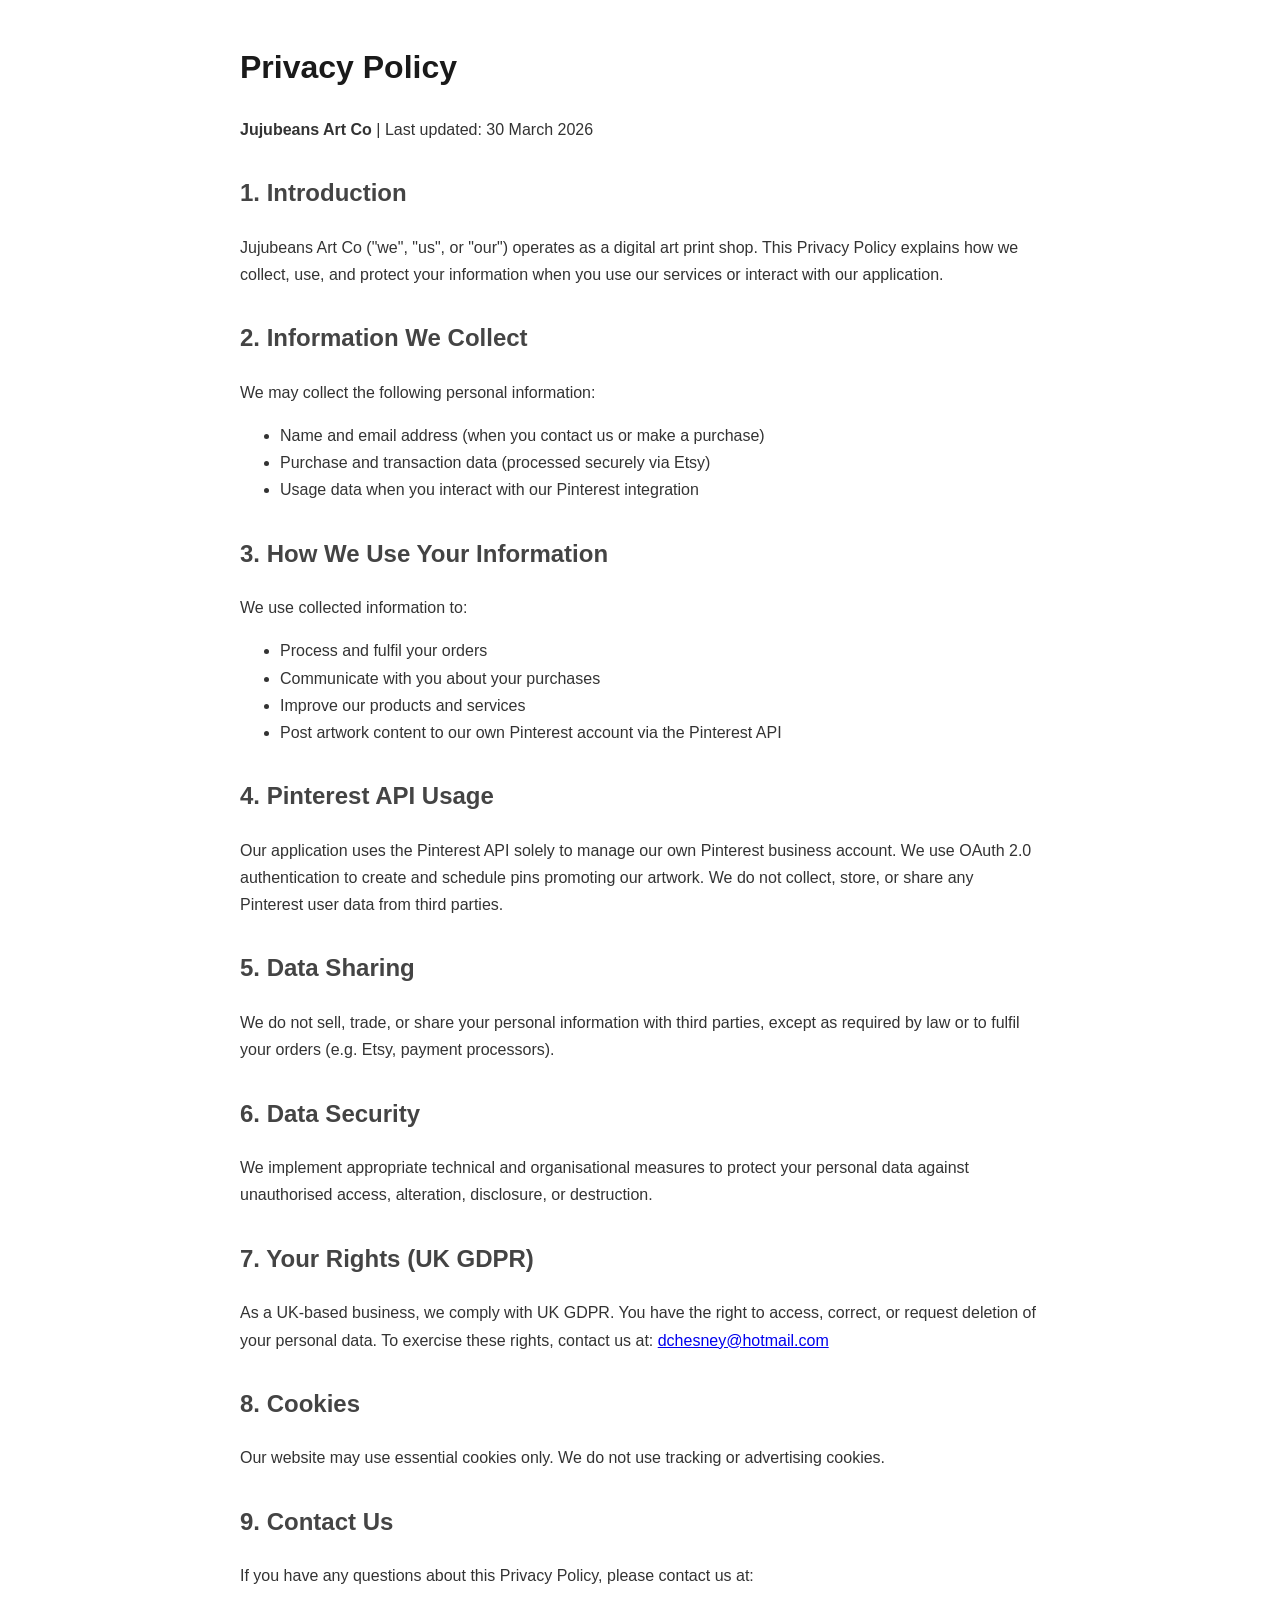
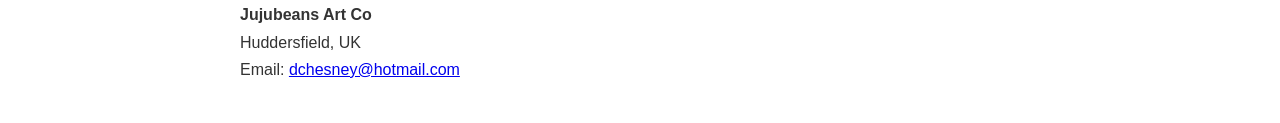
==== index.html @ 55f7d4d0 "Add privacy policy" ====
<!DOCTYPE html>
<html lang="en">
<head>
<meta charset="UTF-8">
<meta name="viewport" content="width=device-width, initial-scale=1.0">
<title>Privacy Policy - Jujubeans Art Co</title>
<style>
  body { font-family: Arial, sans-serif; max-width: 800px; margin: 40px auto; padding: 0 20px; color: #333; line-height: 1.7; }
  h1 { color: #1a1a1a; } h2 { color: #444; margin-top: 30px; }
  p { margin: 12px 0; }
</style>
</head>
<body>
<h1>Privacy Policy</h1>
<p><strong>Jujubeans Art Co</strong> | Last updated: 30 March 2026</p>

<h2>1. Introduction</h2>
<p>Jujubeans Art Co ("we", "us", or "our") operates as a digital art print shop. This Privacy Policy explains how we collect, use, and protect your information when you use our services or interact with our application.</p>

<h2>2. Information We Collect</h2>
<p>We may collect the following personal information:</p>
<ul>
  <li>Name and email address (when you contact us or make a purchase)</li>
  <li>Purchase and transaction data (processed securely via Etsy)</li>
  <li>Usage data when you interact with our Pinterest integration</li>
</ul>

<h2>3. How We Use Your Information</h2>
<p>We use collected information to:</p>
<ul>
  <li>Process and fulfil your orders</li>
  <li>Communicate with you about your purchases</li>
  <li>Improve our products and services</li>
  <li>Post artwork content to our own Pinterest account via the Pinterest API</li>
</ul>

<h2>4. Pinterest API Usage</h2>
<p>Our application uses the Pinterest API solely to manage our own Pinterest business account. We use OAuth 2.0 authentication to create and schedule pins promoting our artwork. We do not collect, store, or share any Pinterest user data from third parties.</p>

<h2>5. Data Sharing</h2>
<p>We do not sell, trade, or share your personal information with third parties, except as required by law or to fulfil your orders (e.g. Etsy, payment processors).</p>

<h2>6. Data Security</h2>
<p>We implement appropriate technical and organisational measures to protect your personal data against unauthorised access, alteration, disclosure, or destruction.</p>

<h2>7. Your Rights (UK GDPR)</h2>
<p>As a UK-based business, we comply with UK GDPR. You have the right to access, correct, or request deletion of your personal data. To exercise these rights, contact us at: <a href="mailto:dchesney@hotmail.com">dchesney@hotmail.com</a></p>

<h2>8. Cookies</h2>
<p>Our website may use essential cookies only. We do not use tracking or advertising cookies.</p>

<h2>9. Contact Us</h2>
<p>If you have any questions about this Privacy Policy, please contact us at:</p>
<p><strong>Jujubeans Art Co</strong><br>Huddersfield, UK<br>Email: <a href="mailto:dchesney@hotmail.com">dchesney@hotmail.com</a></p>
</body>
</html>
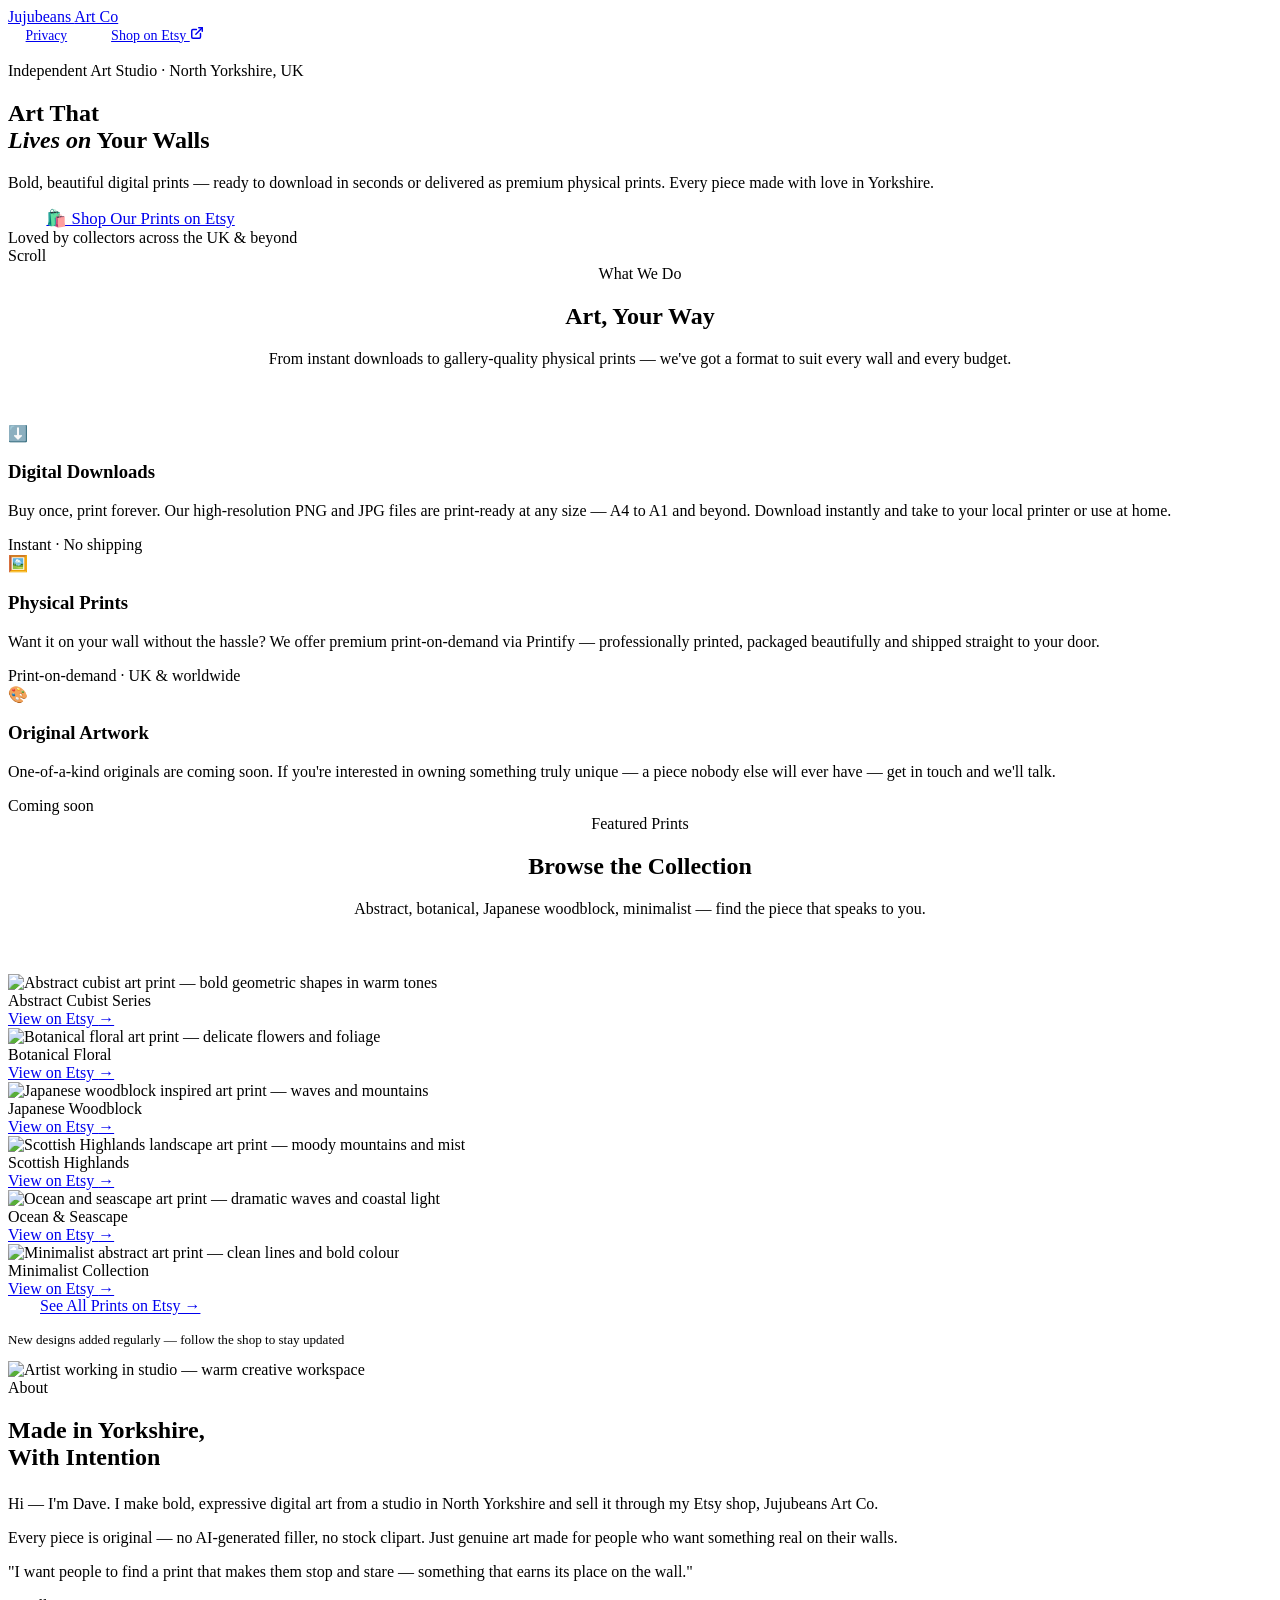
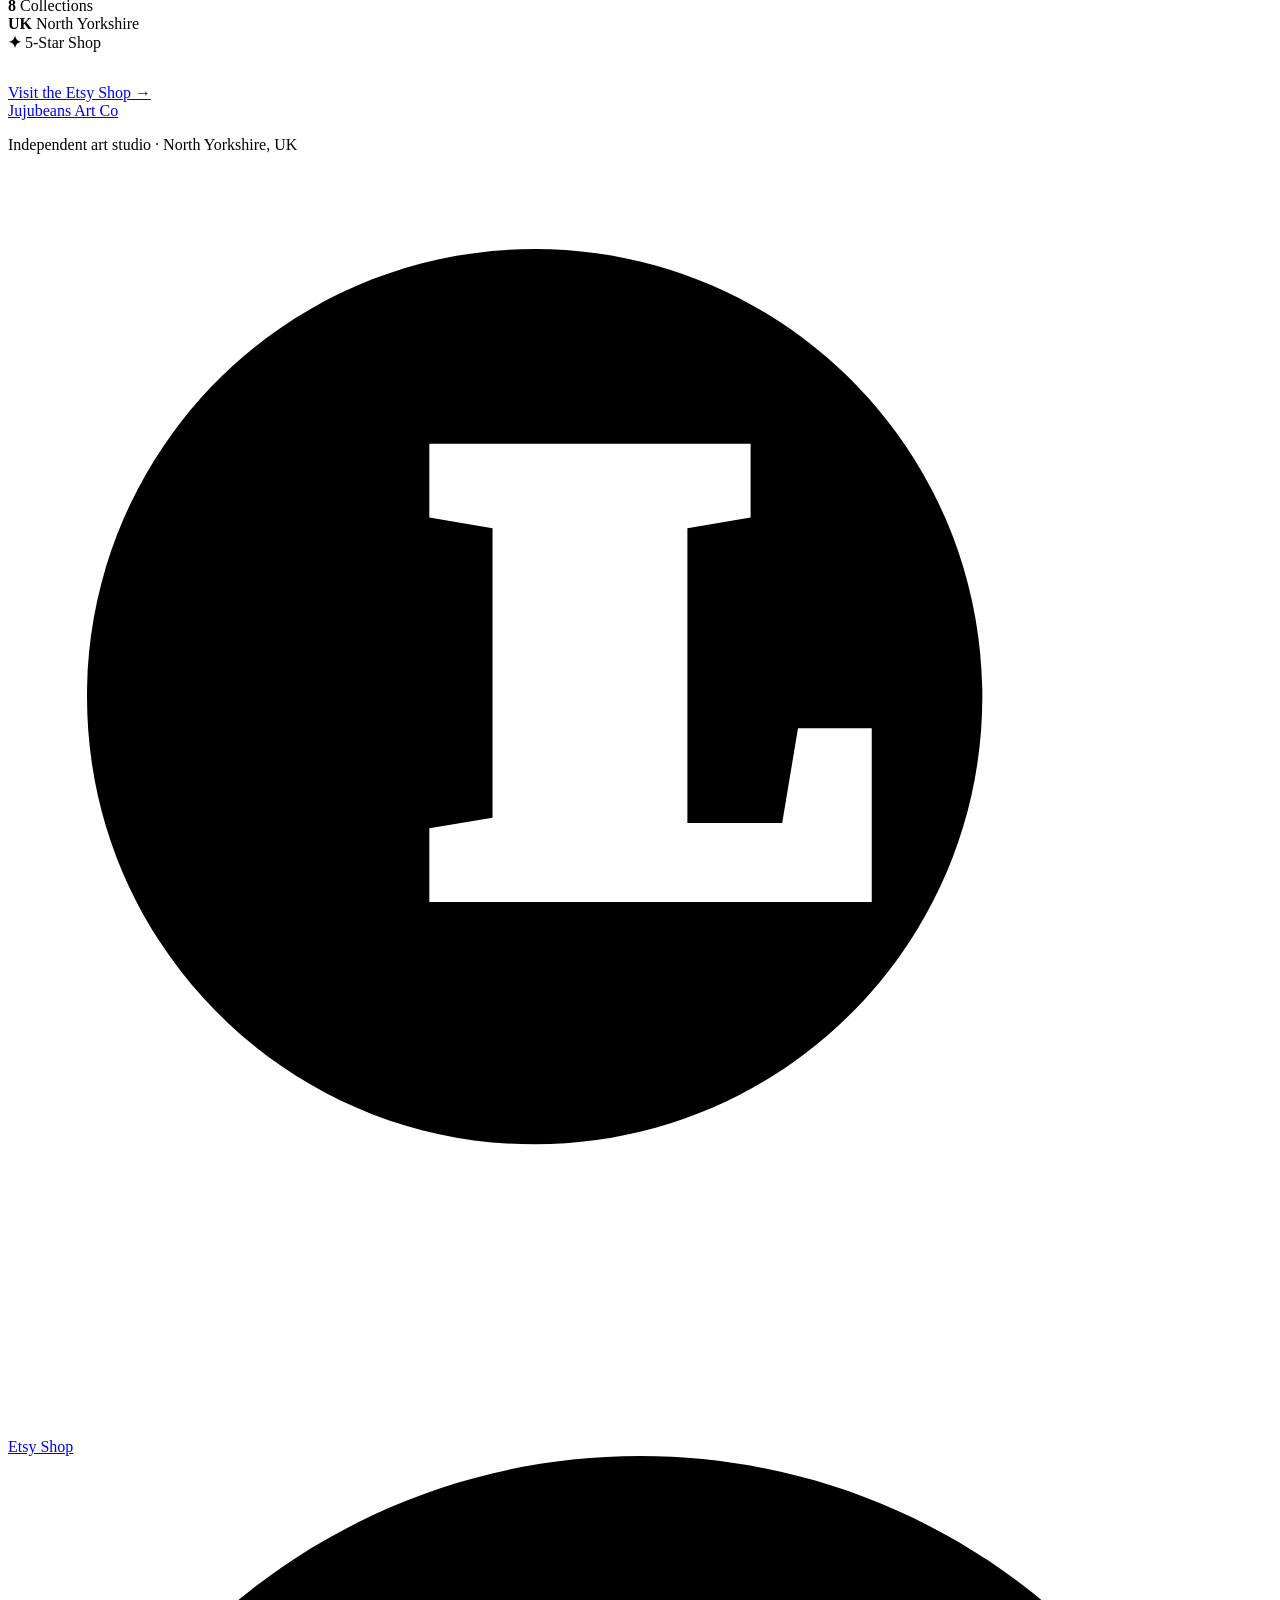
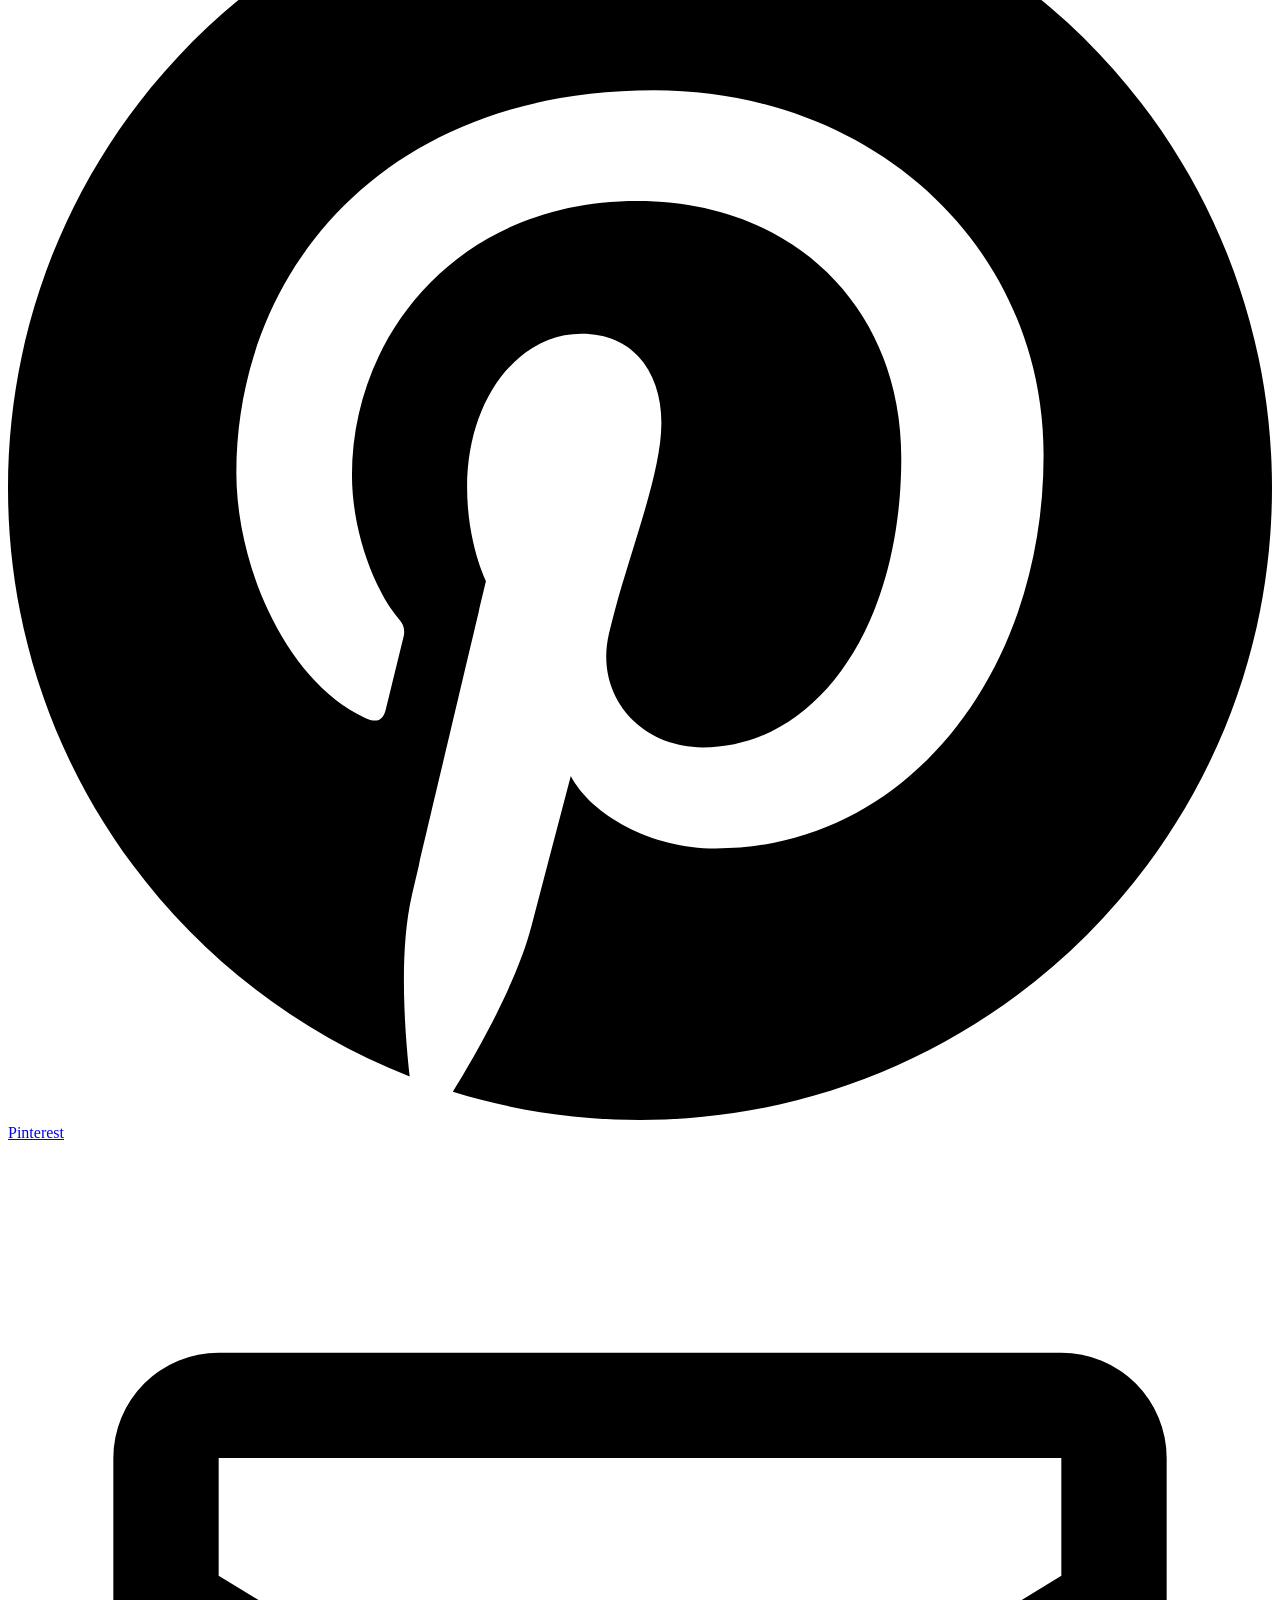
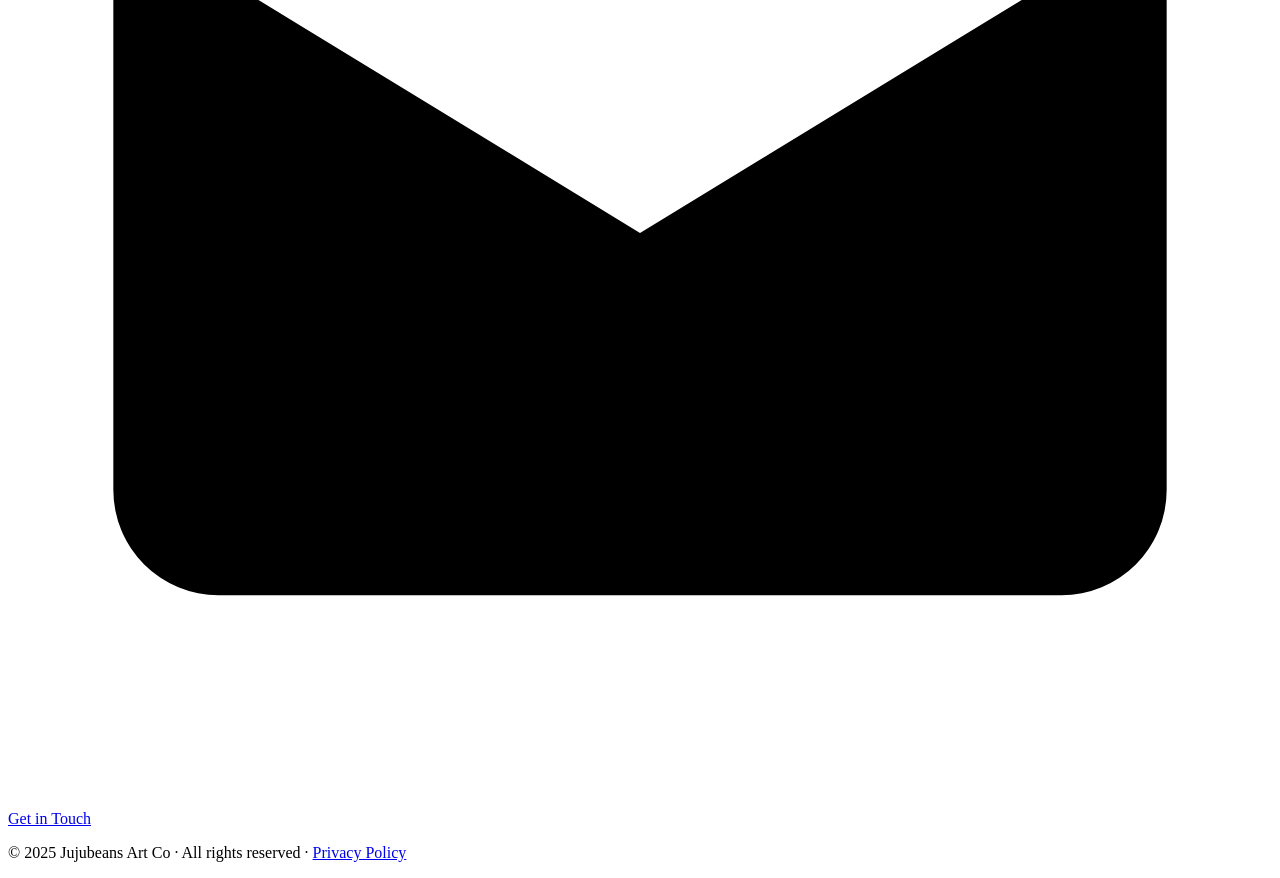
==== commit 0658b112: "Deploy Jujubeans website" ====
--- a/index.html
+++ b/index.html
@@ -1,56 +1,500 @@
 <!DOCTYPE html>
 <html lang="en">
 <head>
-<meta charset="UTF-8">
-<meta name="viewport" content="width=device-width, initial-scale=1.0">
-<title>Privacy Policy - Jujubeans Art Co</title>
-<style>
-  body { font-family: Arial, sans-serif; max-width: 800px; margin: 40px auto; padding: 0 20px; color: #333; line-height: 1.7; }
-  h1 { color: #1a1a1a; } h2 { color: #444; margin-top: 30px; }
-  p { margin: 12px 0; }
-</style>
+  <meta charset="UTF-8" />
+  <meta name="viewport" content="width=device-width, initial-scale=1.0" />
+  <title>Jujubeans Art Co — Digital Art Prints &amp; Wall Art</title>
+  <meta name="description" content="Beautiful digital art prints for your home. Instant downloads &amp; physical prints — Abstract, Botanical, Japanese Woodblock, Scottish Highlands and more. Independent art shop, North Yorkshire." />
+
+  <!-- Open Graph / Pinterest -->
+  <meta property="og:type" content="website" />
+  <meta property="og:url" content="https://jujubeansartco.com/" />
+  <meta property="og:title" content="Jujubeans Art Co — Digital Art Prints &amp; Wall Art" />
+  <meta property="og:description" content="Instant-download wall art &amp; physical prints. Independent art studio, North Yorkshire UK." />
+  <meta property="og:image" content="https://images.unsplash.com/photo-1578301978018-3005759f48f7?w=1200&q=80" />
+  <meta name="twitter:card" content="summary_large_image" />
+
+  <!-- Canonical -->
+  <link rel="canonical" href="https://jujubeansartco.com/" />
+
+  <!-- Fonts -->
+  <link rel="preconnect" href="https://fonts.googleapis.com" />
+  <link rel="preconnect" href="https://fonts.gstatic.com" crossorigin />
+  <link href="https://fonts.googleapis.com/css2?family=Playfair+Display:ital,wght@0,400;0,600;0,700;1,400;1,600&family=Inter:wght@300;400;500;600&display=swap" rel="stylesheet" />
+
+  <link rel="stylesheet" href="styles.css" />
+
+  <!-- Favicon placeholder -->
+  <link rel="icon" href="data:image/svg+xml,<svg xmlns='http://www.w3.org/2000/svg' viewBox='0 0 100 100'><text y='.9em' font-size='90'>🎨</text></svg>" />
 </head>
+
 <body>
-<h1>Privacy Policy</h1>
-<p><strong>Jujubeans Art Co</strong> | Last updated: 30 March 2026</p>
-
-<h2>1. Introduction</h2>
-<p>Jujubeans Art Co ("we", "us", or "our") operates as a digital art print shop. This Privacy Policy explains how we collect, use, and protect your information when you use our services or interact with our application.</p>
-
-<h2>2. Information We Collect</h2>
-<p>We may collect the following personal information:</p>
-<ul>
-  <li>Name and email address (when you contact us or make a purchase)</li>
-  <li>Purchase and transaction data (processed securely via Etsy)</li>
-  <li>Usage data when you interact with our Pinterest integration</li>
-</ul>
-
-<h2>3. How We Use Your Information</h2>
-<p>We use collected information to:</p>
-<ul>
-  <li>Process and fulfil your orders</li>
-  <li>Communicate with you about your purchases</li>
-  <li>Improve our products and services</li>
-  <li>Post artwork content to our own Pinterest account via the Pinterest API</li>
-</ul>
-
-<h2>4. Pinterest API Usage</h2>
-<p>Our application uses the Pinterest API solely to manage our own Pinterest business account. We use OAuth 2.0 authentication to create and schedule pins promoting our artwork. We do not collect, store, or share any Pinterest user data from third parties.</p>
-
-<h2>5. Data Sharing</h2>
-<p>We do not sell, trade, or share your personal information with third parties, except as required by law or to fulfil your orders (e.g. Etsy, payment processors).</p>
-
-<h2>6. Data Security</h2>
-<p>We implement appropriate technical and organisational measures to protect your personal data against unauthorised access, alteration, disclosure, or destruction.</p>
-
-<h2>7. Your Rights (UK GDPR)</h2>
-<p>As a UK-based business, we comply with UK GDPR. You have the right to access, correct, or request deletion of your personal data. To exercise these rights, contact us at: <a href="mailto:dchesney@hotmail.com">dchesney@hotmail.com</a></p>
-
-<h2>8. Cookies</h2>
-<p>Our website may use essential cookies only. We do not use tracking or advertising cookies.</p>
-
-<h2>9. Contact Us</h2>
-<p>If you have any questions about this Privacy Policy, please contact us at:</p>
-<p><strong>Jujubeans Art Co</strong><br>Huddersfield, UK<br>Email: <a href="mailto:dchesney@hotmail.com">dchesney@hotmail.com</a></p>
+
+  <!-- ==================
+       NAV
+       ================== -->
+  <nav class="nav" id="nav" role="navigation" aria-label="Main navigation">
+    <div class="container nav-inner">
+      <a href="/" class="nav-logo" aria-label="Jujubeans Art Co home">
+        Jujubeans <span>Art Co</span>
+      </a>
+      <div class="nav-cta">
+        <a href="privacy-policy.html" class="btn btn-ghost" style="padding: 0.6rem 1.1rem; font-size: 0.85rem;">Privacy</a>
+        <a
+          href="https://www.etsy.com/shop/JujubeansArtCo"
+          target="_blank"
+          rel="noopener noreferrer"
+          class="btn btn-primary"
+          style="padding: 0.65rem 1.4rem; font-size: 0.88rem;"
+        >
+          Shop on Etsy
+          <svg xmlns="http://www.w3.org/2000/svg" width="14" height="14" viewBox="0 0 24 24" fill="none" stroke="currentColor" stroke-width="2.5" stroke-linecap="round" stroke-linejoin="round" aria-hidden="true"><path d="M18 13v6a2 2 0 01-2 2H5a2 2 0 01-2-2V8a2 2 0 012-2h6"/><polyline points="15 3 21 3 21 9"/><line x1="10" y1="14" x2="21" y2="3"/></svg>
+        </a>
+      </div>
+    </div>
+  </nav>
+
+  <main>
+
+    <!-- ==================
+         HERO
+         ================== -->
+    <section class="hero" aria-label="Welcome to Jujubeans Art Co">
+      <div class="hero-bg" aria-hidden="true">
+        <img
+          src="https://images.unsplash.com/photo-1578301978018-3005759f48f7?w=1800&q=75&auto=format&fit=crop"
+          alt=""
+          loading="eager"
+          fetchpriority="high"
+        />
+      </div>
+
+      <div class="container">
+        <div class="hero-content">
+          <div class="hero-eyebrow fade-up fade-up-1">
+            Independent Art Studio · North Yorkshire, UK
+          </div>
+
+          <h1 class="hero-title fade-up fade-up-2">
+            Art That<br />
+            <em>Lives on</em> Your Walls
+          </h1>
+
+          <p class="hero-sub fade-up fade-up-3">
+            Bold, beautiful digital prints — ready to download in seconds or delivered as premium physical prints. Every piece made with love in Yorkshire.
+          </p>
+
+          <div class="hero-actions fade-up fade-up-4">
+            <a
+              href="https://www.etsy.com/shop/JujubeansArtCo"
+              target="_blank"
+              rel="noopener noreferrer"
+              class="btn btn-primary"
+              style="font-size: 1.05rem; padding: 1rem 2.4rem;"
+            >
+              🛍️ Shop Our Prints on Etsy
+            </a>
+          </div>
+
+          <div class="hero-badge fade-up fade-up-4" style="justify-content: center;">
+            Loved by collectors across the UK &amp; beyond
+          </div>
+        </div>
+      </div>
+
+      <div class="hero-scroll" aria-hidden="true">
+        <div class="scroll-line"></div>
+        <span>Scroll</span>
+      </div>
+    </section>
+
+    <!-- ==================
+         WHAT WE DO
+         ================== -->
+    <section class="what-we-do" aria-labelledby="what-title">
+      <div class="container">
+        <div class="section-header" style="text-align:center; margin-bottom: 3.5rem;">
+          <span class="section-label">What We Do</span>
+          <h2 class="section-title" id="what-title">Art, Your Way</h2>
+          <div class="gold-divider" style="margin-bottom: 1rem;"></div>
+          <p class="section-subtitle">
+            From instant downloads to gallery-quality physical prints — we've got a format to suit every wall and every budget.
+          </p>
+        </div>
+
+        <div class="cards-grid">
+
+          <!-- Card 1: Digital Downloads -->
+          <article class="card">
+            <div class="card-icon" aria-hidden="true">⬇️</div>
+            <h3 class="card-title">Digital Downloads</h3>
+            <p class="card-text">
+              Buy once, print forever. Our high-resolution PNG and JPG files are print-ready at any size — A4 to A1 and beyond. Download instantly and take to your local printer or use at home.
+            </p>
+            <span class="card-tag">Instant · No shipping</span>
+          </article>
+
+          <!-- Card 2: Physical Prints -->
+          <article class="card">
+            <div class="card-icon" aria-hidden="true">🖼️</div>
+            <h3 class="card-title">Physical Prints</h3>
+            <p class="card-text">
+              Want it on your wall without the hassle? We offer premium print-on-demand via Printify — professionally printed, packaged beautifully and shipped straight to your door.
+            </p>
+            <span class="card-tag">Print-on-demand · UK &amp; worldwide</span>
+          </article>
+
+          <!-- Card 3: Original Art -->
+          <article class="card">
+            <div class="card-icon" aria-hidden="true">🎨</div>
+            <h3 class="card-title">Original Artwork</h3>
+            <p class="card-text">
+              One-of-a-kind originals are coming soon. If you're interested in owning something truly unique — a piece nobody else will ever have — get in touch and we'll talk.
+            </p>
+            <span class="card-tag">Coming soon</span>
+          </article>
+
+        </div>
+      </div>
+    </section>
+
+    <!-- ==================
+         FEATURED ART
+         ================== -->
+    <section class="featured-art" aria-labelledby="featured-title">
+      <div class="container">
+        <div class="section-header" style="text-align:center; margin-bottom: 3.5rem;">
+          <span class="section-label">Featured Prints</span>
+          <h2 class="section-title" id="featured-title">Browse the Collection</h2>
+          <div class="gold-divider" style="margin-bottom: 1rem;"></div>
+          <p class="section-subtitle">
+            Abstract, botanical, Japanese woodblock, minimalist — find the piece that speaks to you.
+          </p>
+        </div>
+
+        <div class="art-grid" role="list">
+
+          <!-- Artwork 1: Abstract Cubist -->
+          <article class="art-item" role="listitem">
+            <img
+              src="https://images.unsplash.com/photo-1541961017774-22349e4a1262?w=600&q=80&auto=format&fit=crop"
+              alt="Abstract cubist art print — bold geometric shapes in warm tones"
+              loading="lazy"
+              width="600"
+              height="800"
+            />
+            <div class="art-overlay">
+              <div class="art-title">Abstract Cubist Series</div>
+              <a
+                href="https://www.etsy.com/shop/JujubeansArtCo"
+                target="_blank"
+                rel="noopener noreferrer"
+                class="art-cta"
+                aria-label="View Abstract Cubist prints on Etsy"
+              >
+                View on Etsy <span class="art-cta-arrow" aria-hidden="true">→</span>
+              </a>
+            </div>
+          </article>
+
+          <!-- Artwork 2: Botanical Floral -->
+          <article class="art-item" role="listitem">
+            <img
+              src="https://images.unsplash.com/photo-1490750967868-88df5691cc43?w=600&q=80&auto=format&fit=crop"
+              alt="Botanical floral art print — delicate flowers and foliage"
+              loading="lazy"
+              width="600"
+              height="800"
+            />
+            <div class="art-overlay">
+              <div class="art-title">Botanical Floral</div>
+              <a
+                href="https://www.etsy.com/shop/JujubeansArtCo"
+                target="_blank"
+                rel="noopener noreferrer"
+                class="art-cta"
+                aria-label="View Botanical Floral prints on Etsy"
+              >
+                View on Etsy <span class="art-cta-arrow" aria-hidden="true">→</span>
+              </a>
+            </div>
+          </article>
+
+          <!-- Artwork 3: Japanese Woodblock -->
+          <article class="art-item" role="listitem">
+            <img
+              src="https://images.unsplash.com/photo-1528360983277-13d401cdc186?w=600&q=80&auto=format&fit=crop"
+              alt="Japanese woodblock inspired art print — waves and mountains"
+              loading="lazy"
+              width="600"
+              height="800"
+            />
+            <div class="art-overlay">
+              <div class="art-title">Japanese Woodblock</div>
+              <a
+                href="https://www.etsy.com/shop/JujubeansArtCo"
+                target="_blank"
+                rel="noopener noreferrer"
+                class="art-cta"
+                aria-label="View Japanese Woodblock prints on Etsy"
+              >
+                View on Etsy <span class="art-cta-arrow" aria-hidden="true">→</span>
+              </a>
+            </div>
+          </article>
+
+          <!-- Artwork 4: Scottish Highlands -->
+          <article class="art-item" role="listitem">
+            <img
+              src="https://images.unsplash.com/photo-1506905925346-21bda4d32df4?w=600&q=80&auto=format&fit=crop"
+              alt="Scottish Highlands landscape art print — moody mountains and mist"
+              loading="lazy"
+              width="600"
+              height="800"
+            />
+            <div class="art-overlay">
+              <div class="art-title">Scottish Highlands</div>
+              <a
+                href="https://www.etsy.com/shop/JujubeansArtCo"
+                target="_blank"
+                rel="noopener noreferrer"
+                class="art-cta"
+                aria-label="View Scottish Highlands prints on Etsy"
+              >
+                View on Etsy <span class="art-cta-arrow" aria-hidden="true">→</span>
+              </a>
+            </div>
+          </article>
+
+          <!-- Artwork 5: Ocean & Seascape -->
+          <article class="art-item" role="listitem">
+            <img
+              src="https://images.unsplash.com/photo-1505118380757-91f5f5632de0?w=600&q=80&auto=format&fit=crop"
+              alt="Ocean and seascape art print — dramatic waves and coastal light"
+              loading="lazy"
+              width="600"
+              height="800"
+            />
+            <div class="art-overlay">
+              <div class="art-title">Ocean &amp; Seascape</div>
+              <a
+                href="https://www.etsy.com/shop/JujubeansArtCo"
+                target="_blank"
+                rel="noopener noreferrer"
+                class="art-cta"
+                aria-label="View Ocean and Seascape prints on Etsy"
+              >
+                View on Etsy <span class="art-cta-arrow" aria-hidden="true">→</span>
+              </a>
+            </div>
+          </article>
+
+          <!-- Artwork 6: Minimalist -->
+          <article class="art-item" role="listitem">
+            <img
+              src="https://images.unsplash.com/photo-1618005198919-d3d4b5a92ead?w=600&q=80&auto=format&fit=crop"
+              alt="Minimalist abstract art print — clean lines and bold colour"
+              loading="lazy"
+              width="600"
+              height="800"
+            />
+            <div class="art-overlay">
+              <div class="art-title">Minimalist Collection</div>
+              <a
+                href="https://www.etsy.com/shop/JujubeansArtCo"
+                target="_blank"
+                rel="noopener noreferrer"
+                class="art-cta"
+                aria-label="View Minimalist prints on Etsy"
+              >
+                View on Etsy <span class="art-cta-arrow" aria-hidden="true">→</span>
+              </a>
+            </div>
+          </article>
+
+        </div>
+
+        <div class="art-grid-footer">
+          <a
+            href="https://www.etsy.com/shop/JujubeansArtCo"
+            target="_blank"
+            rel="noopener noreferrer"
+            class="btn btn-outline"
+            style="font-size: 1rem; padding: 0.9rem 2rem;"
+          >
+            See All Prints on Etsy →
+          </a>
+          <p style="margin-top: 1rem; font-size: 0.82rem; color: var(--text-muted);">
+            New designs added regularly — follow the shop to stay updated
+          </p>
+        </div>
+      </div>
+    </section>
+
+    <!-- ==================
+         ABOUT
+         ================== -->
+    <section class="about" aria-labelledby="about-title">
+      <div class="container">
+        <div class="about-inner">
+
+          <div class="about-image">
+            <img
+              src="https://images.unsplash.com/photo-1460661419201-fd4cecdf8a8b?w=700&q=80&auto=format&fit=crop"
+              alt="Artist working in studio — warm creative workspace"
+              loading="lazy"
+              width="700"
+              height="875"
+            />
+            <div class="about-image-frame" aria-hidden="true"></div>
+          </div>
+
+          <div class="about-content">
+            <span class="section-label">About</span>
+            <h2 class="section-title" id="about-title">Made in Yorkshire,<br />With Intention</h2>
+            <div class="gold-divider left" style="margin-bottom: 1.5rem;"></div>
+
+            <p class="section-subtitle" style="margin-bottom: 1rem;">
+              Hi — I'm Dave. I make bold, expressive digital art from a studio in North Yorkshire and sell it through my Etsy shop, Jujubeans Art Co.
+            </p>
+            <p class="section-subtitle">
+              Every piece is original — no AI-generated filler, no stock clipart. Just genuine art made for people who want something real on their walls.
+            </p>
+
+            <div class="about-quote">
+              <p>"I want people to find a print that makes them stop and stare — something that earns its place on the wall."</p>
+            </div>
+
+            <div class="about-stats">
+              <div class="stat-item">
+                <strong>8</strong>
+                <span>Collections</span>
+              </div>
+              <div class="stat-item">
+                <strong>UK</strong>
+                <span>North Yorkshire</span>
+              </div>
+              <div class="stat-item">
+                <strong>✦</strong>
+                <span>5-Star Shop</span>
+              </div>
+            </div>
+
+            <div style="margin-top: 2rem;">
+              <a
+                href="https://www.etsy.com/shop/JujubeansArtCo"
+                target="_blank"
+                rel="noopener noreferrer"
+                class="btn btn-primary"
+              >
+                Visit the Etsy Shop →
+              </a>
+            </div>
+          </div>
+
+        </div>
+      </div>
+    </section>
+
+  </main>
+
+  <!-- ==================
+       FOOTER
+       ================== -->
+  <footer class="footer" role="contentinfo">
+    <div class="container">
+      <div class="footer-inner">
+
+        <div class="footer-brand">
+          <a href="/" class="nav-logo" aria-label="Jujubeans Art Co home">
+            Jujubeans <span>Art Co</span>
+          </a>
+          <p>Independent art studio · North Yorkshire, UK</p>
+        </div>
+
+        <nav class="footer-links" aria-label="Footer links">
+          <!-- Etsy -->
+          <a
+            href="https://www.etsy.com/shop/JujubeansArtCo"
+            target="_blank"
+            rel="noopener noreferrer"
+            class="footer-link"
+            aria-label="Jujubeans Art Co on Etsy"
+          >
+            <svg viewBox="0 0 24 24" aria-hidden="true" focusable="false">
+              <path d="M10 1.5C5.3 1.5 1.5 5.3 1.5 10S5.3 18.5 10 18.5 18.5 14.7 18.5 10 14.7 1.5 10 1.5zm4.4 12.4H8v-1.4l1.2-.2V6.8L8 6.6V5.2h6.1v1.4l-1.2.2v5.6h1.8l.3-1.8h1.4v3.3z"/>
+            </svg>
+            Etsy Shop
+          </a>
+
+          <!-- Pinterest -->
+          <a
+            href="https://www.pinterest.com"
+            target="_blank"
+            rel="noopener noreferrer"
+            class="footer-link"
+            aria-label="Jujubeans Art Co on Pinterest"
+          >
+            <svg viewBox="0 0 24 24" aria-hidden="true" focusable="false">
+              <path d="M12 0C5.373 0 0 5.373 0 12c0 5.084 3.163 9.426 7.627 11.174-.105-.949-.2-2.405.042-3.441.218-.937 1.407-5.965 1.407-5.965s-.359-.719-.359-1.782c0-1.668.967-2.914 2.171-2.914 1.023 0 1.518.769 1.518 1.69 0 1.029-.655 2.568-.994 3.995-.283 1.194.599 2.169 1.777 2.169 2.133 0 3.772-2.249 3.772-5.495 0-2.873-2.064-4.882-5.012-4.882-3.414 0-5.418 2.561-5.418 5.207 0 1.031.397 2.138.893 2.738a.36.36 0 01.083.345l-.333 1.36c-.053.22-.174.267-.402.161-1.499-.698-2.436-2.889-2.436-4.649 0-3.785 2.75-7.262 7.929-7.262 4.163 0 7.398 2.967 7.398 6.931 0 4.136-2.607 7.464-6.227 7.464-1.216 0-2.359-.632-2.75-1.378l-.748 2.853c-.271 1.043-1.002 2.35-1.492 3.146C9.57 23.812 10.763 24 12 24c6.627 0 12-5.373 12-12S18.627 0 12 0z"/>
+            </svg>
+            Pinterest
+          </a>
+
+          <!-- Email -->
+          <a
+            href="mailto:hello@jujubeansartco.com"
+            class="footer-link"
+            aria-label="Email Jujubeans Art Co"
+          >
+            <svg viewBox="0 0 24 24" aria-hidden="true" focusable="false">
+              <path d="M20 4H4a2 2 0 00-2 2v12a2 2 0 002 2h16a2 2 0 002-2V6a2 2 0 00-2-2zm0 4.236l-8 4.882-8-4.882V6h16v2.236z"/>
+            </svg>
+            Get in Touch
+          </a>
+        </nav>
+
+      </div>
+
+      <div class="footer-bottom">
+        <p>
+          &copy; 2025 Jujubeans Art Co · All rights reserved ·
+          <a href="privacy-policy.html">Privacy Policy</a>
+        </p>
+      </div>
+    </div>
+  </footer>
+
+  <!-- ==================
+       JS: Nav scroll + mobile art hover
+       ================== -->
+  <script>
+    // Sticky nav scroll effect
+    const nav = document.getElementById('nav');
+    const onScroll = () => {
+      nav.classList.toggle('scrolled', window.scrollY > 40);
+    };
+    window.addEventListener('scroll', onScroll, { passive: true });
+    onScroll();
+
+    // Intersection Observer for fade-up elements
+    const fadeEls = document.querySelectorAll('.fade-up');
+    const observer = new IntersectionObserver(
+      (entries) => {
+        entries.forEach(entry => {
+          if (entry.isIntersecting) {
+            entry.target.style.animationPlayState = 'running';
+            observer.unobserve(entry.target);
+          }
+        });
+      },
+      { threshold: 0.15 }
+    );
+    fadeEls.forEach(el => {
+      el.style.animationPlayState = 'paused';
+      observer.observe(el);
+    });
+  </script>
+
 </body>
-</html>+</html>
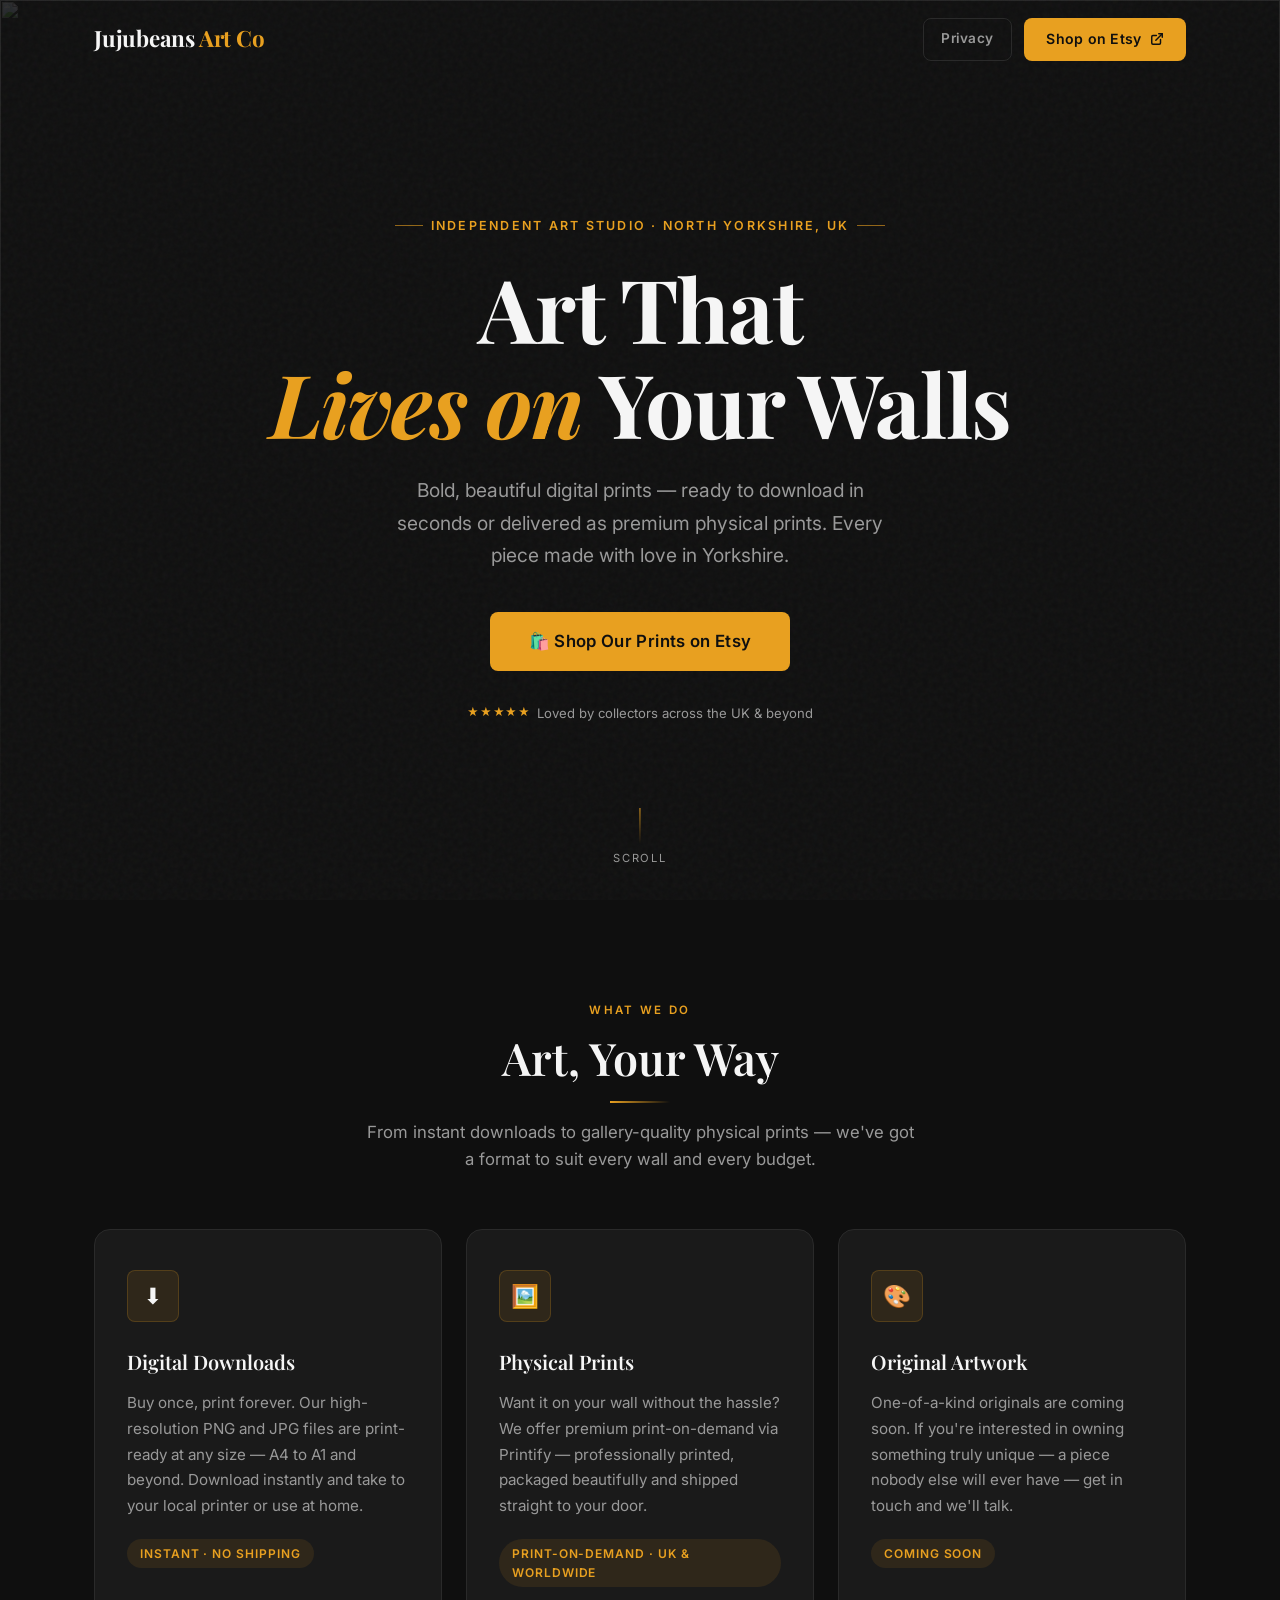
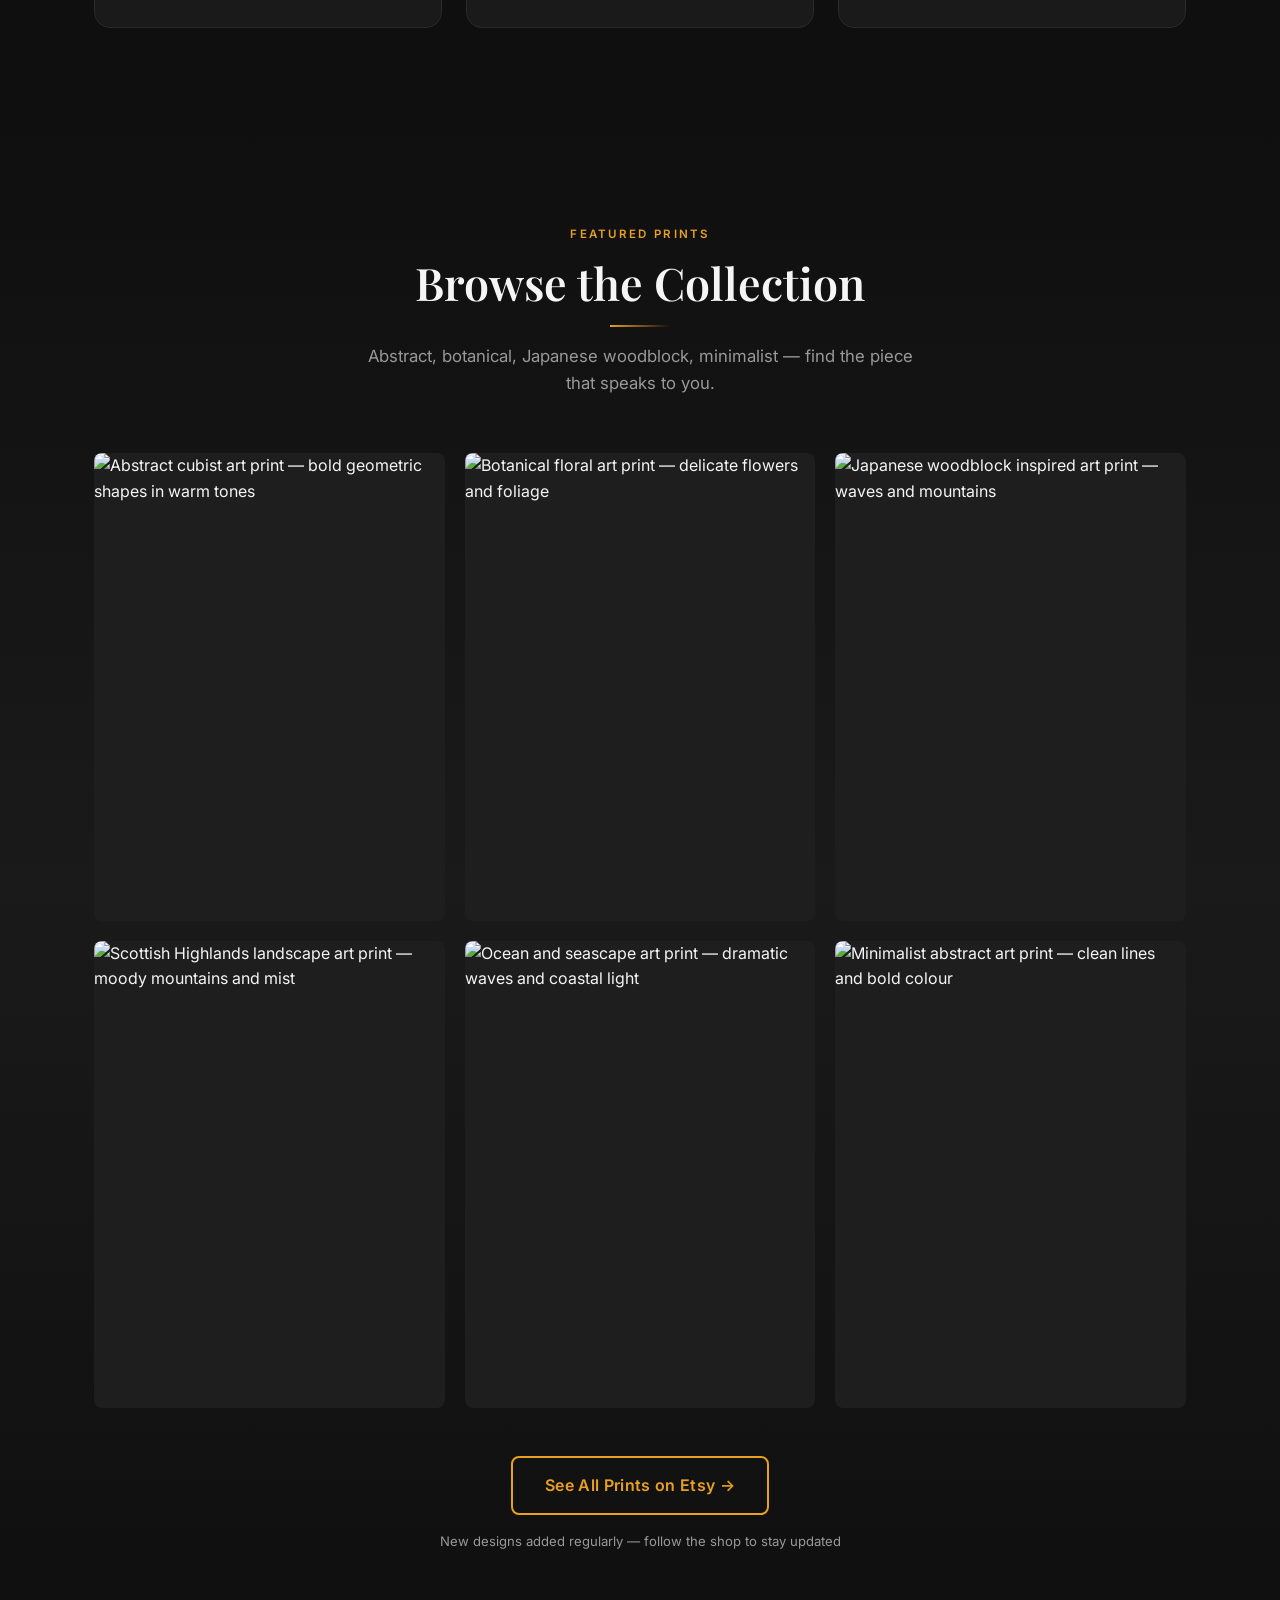
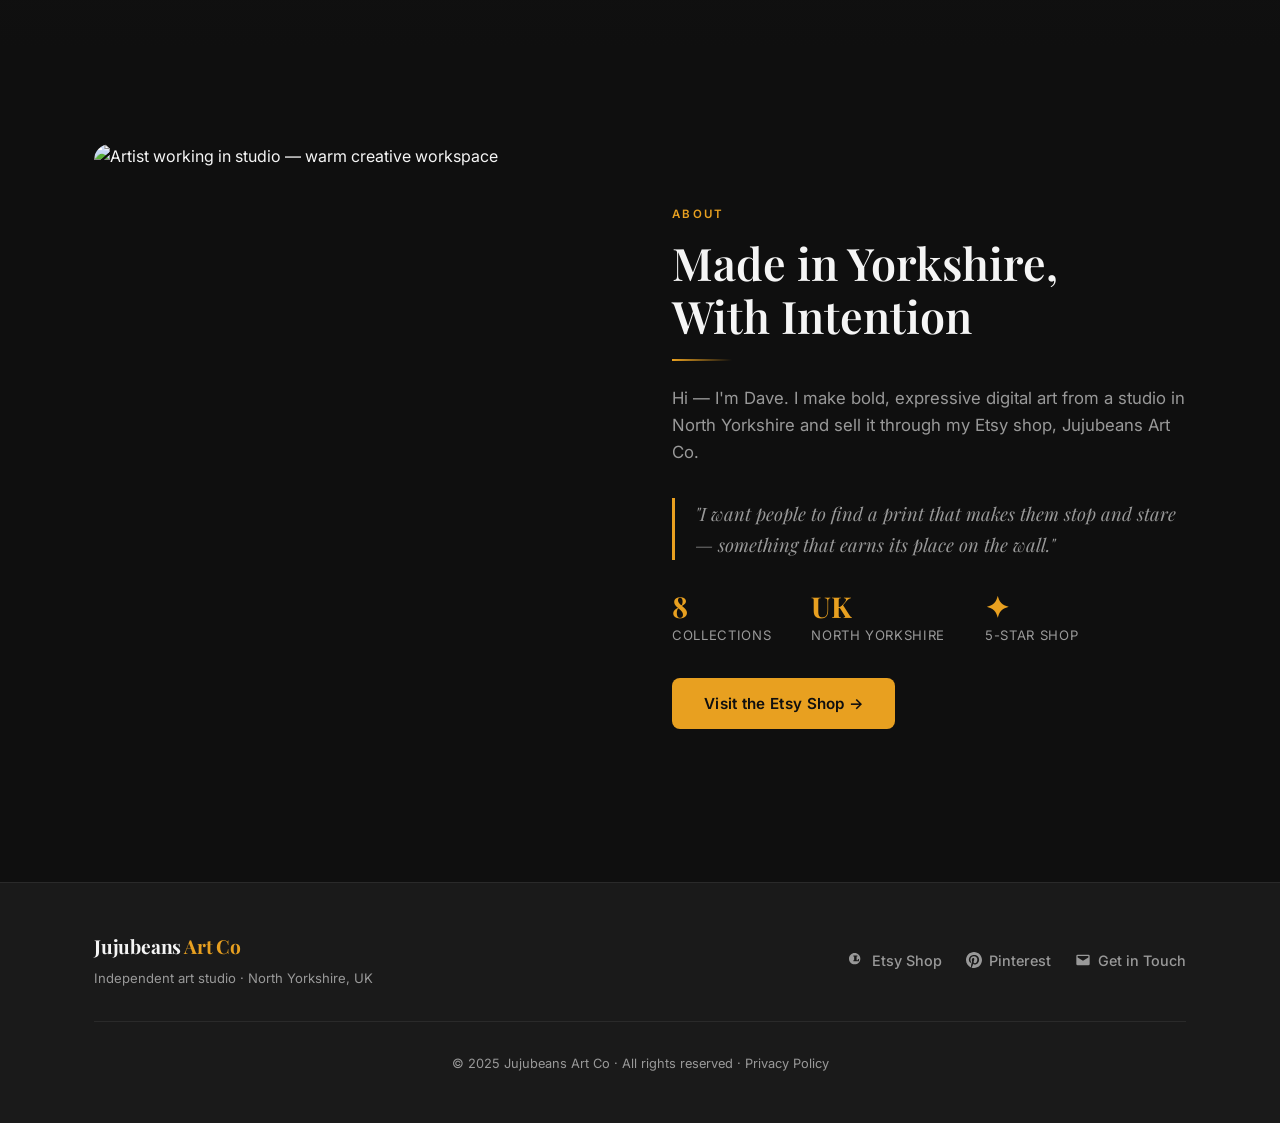
==== commit 8221dcd6: "Remove AI copy" ====
--- a/index.html
+++ b/index.html
@@ -357,9 +357,7 @@
             <p class="section-subtitle" style="margin-bottom: 1rem;">
               Hi — I'm Dave. I make bold, expressive digital art from a studio in North Yorkshire and sell it through my Etsy shop, Jujubeans Art Co.
             </p>
-            <p class="section-subtitle">
-              Every piece is original — no AI-generated filler, no stock clipart. Just genuine art made for people who want something real on their walls.
-            </p>
+
 
             <div class="about-quote">
               <p>"I want people to find a print that makes them stop and stare — something that earns its place on the wall."</p>
--- a/styles.css
+++ b/styles.css
@@ -0,0 +1,765 @@
+/* ===========================
+   Jujubeans Art Co — styles.css
+   =========================== */
+
+/* --- Reset & Base --- */
+*, *::before, *::after {
+  box-sizing: border-box;
+  margin: 0;
+  padding: 0;
+}
+
+:root {
+  --gold: #E8A020;
+  --gold-light: #f0b84a;
+  --gold-dark: #c4841a;
+  --bg: #0f0f0f;
+  --surface: #1a1a1a;
+  --surface-2: #1e1e1e;
+  --border: #2a2a2a;
+  --text: #f5f5f5;
+  --text-muted: #999;
+  --font-display: 'Playfair Display', Georgia, serif;
+  --font-body: 'Inter', system-ui, -apple-system, sans-serif;
+  --radius: 8px;
+  --radius-lg: 16px;
+  --transition: 0.25s ease;
+}
+
+html {
+  scroll-behavior: smooth;
+}
+
+body {
+  background-color: var(--bg);
+  color: var(--text);
+  font-family: var(--font-body);
+  font-size: 16px;
+  line-height: 1.6;
+  -webkit-font-smoothing: antialiased;
+}
+
+/* --- Google Fonts --- */
+@import url('https://fonts.googleapis.com/css2?family=Playfair+Display:ital,wght@0,400;0,600;0,700;1,400;1,600&family=Inter:wght@300;400;500;600&display=swap');
+
+/* --- Utilities --- */
+.container {
+  width: 100%;
+  max-width: 1140px;
+  margin: 0 auto;
+  padding: 0 1.5rem;
+}
+
+.section-label {
+  display: inline-block;
+  font-size: 0.72rem;
+  font-weight: 600;
+  letter-spacing: 0.2em;
+  text-transform: uppercase;
+  color: var(--gold);
+  margin-bottom: 0.75rem;
+}
+
+.section-title {
+  font-family: var(--font-display);
+  font-size: clamp(1.8rem, 4vw, 2.8rem);
+  font-weight: 600;
+  color: var(--text);
+  line-height: 1.2;
+  margin-bottom: 1rem;
+}
+
+.section-subtitle {
+  color: var(--text-muted);
+  font-size: 1.05rem;
+  max-width: 560px;
+}
+
+/* --- Buttons --- */
+.btn {
+  display: inline-flex;
+  align-items: center;
+  gap: 0.5rem;
+  padding: 0.85rem 2rem;
+  border-radius: var(--radius);
+  font-family: var(--font-body);
+  font-size: 0.95rem;
+  font-weight: 600;
+  cursor: pointer;
+  text-decoration: none;
+  transition: all var(--transition);
+  border: none;
+  letter-spacing: 0.02em;
+}
+
+.btn-primary {
+  background: var(--gold);
+  color: #0f0f0f;
+}
+
+.btn-primary:hover {
+  background: var(--gold-light);
+  transform: translateY(-2px);
+  box-shadow: 0 8px 32px rgba(232, 160, 32, 0.35);
+}
+
+.btn-outline {
+  background: transparent;
+  color: var(--gold);
+  border: 2px solid var(--gold);
+}
+
+.btn-outline:hover {
+  background: var(--gold);
+  color: #0f0f0f;
+  transform: translateY(-2px);
+}
+
+.btn-ghost {
+  background: transparent;
+  color: var(--text-muted);
+  border: 1px solid var(--border);
+}
+
+.btn-ghost:hover {
+  color: var(--text);
+  border-color: var(--text-muted);
+}
+
+/* ===========================
+   NAV
+   =========================== */
+.nav {
+  position: fixed;
+  top: 0;
+  left: 0;
+  right: 0;
+  z-index: 100;
+  padding: 1.1rem 0;
+  transition: background var(--transition), border-color var(--transition);
+  border-bottom: 1px solid transparent;
+}
+
+.nav.scrolled {
+  background: rgba(15, 15, 15, 0.92);
+  backdrop-filter: blur(12px);
+  -webkit-backdrop-filter: blur(12px);
+  border-bottom-color: var(--border);
+}
+
+.nav-inner {
+  display: flex;
+  align-items: center;
+  justify-content: space-between;
+}
+
+.nav-logo {
+  font-family: var(--font-display);
+  font-size: 1.4rem;
+  font-weight: 700;
+  color: var(--text);
+  text-decoration: none;
+  letter-spacing: -0.01em;
+}
+
+.nav-logo span {
+  color: var(--gold);
+}
+
+.nav-cta {
+  display: flex;
+  align-items: center;
+  gap: 0.75rem;
+}
+
+/* ===========================
+   HERO
+   =========================== */
+.hero {
+  position: relative;
+  min-height: 100svh;
+  display: flex;
+  align-items: center;
+  justify-content: center;
+  text-align: center;
+  overflow: hidden;
+  padding: 6rem 0 4rem;
+}
+
+.hero-bg {
+  position: absolute;
+  inset: 0;
+  z-index: 0;
+}
+
+.hero-bg img {
+  width: 100%;
+  height: 100%;
+  object-fit: cover;
+  opacity: 0.18;
+}
+
+.hero-bg::after {
+  content: '';
+  position: absolute;
+  inset: 0;
+  background: linear-gradient(
+    to bottom,
+    rgba(15,15,15,0.3) 0%,
+    rgba(15,15,15,0.55) 60%,
+    rgba(15,15,15,1) 100%
+  );
+}
+
+/* Animated noise texture overlay */
+.hero-bg::before {
+  content: '';
+  position: absolute;
+  inset: 0;
+  opacity: 0.04;
+  background-image: url("data:image/svg+xml,%3Csvg viewBox='0 0 200 200' xmlns='http://www.w3.org/2000/svg'%3E%3Cfilter id='n'%3E%3CfeTurbulence type='fractalNoise' baseFrequency='0.9' numOctaves='4' stitchTiles='stitch'/%3E%3C/filter%3E%3Crect width='100%25' height='100%25' filter='url(%23n)'/%3E%3C/svg%3E");
+  z-index: 1;
+}
+
+.hero-content {
+  position: relative;
+  z-index: 2;
+  max-width: 780px;
+  text-align: center;
+  margin: 0 auto;
+}
+
+.hero-eyebrow {
+  display: inline-flex;
+  align-items: center;
+  gap: 0.5rem;
+  font-size: 0.78rem;
+  font-weight: 600;
+  letter-spacing: 0.18em;
+  text-transform: uppercase;
+  color: var(--gold);
+  margin-bottom: 1.5rem;
+}
+
+.hero-eyebrow::before,
+.hero-eyebrow::after {
+  content: '';
+  display: block;
+  width: 28px;
+  height: 1px;
+  background: var(--gold);
+  opacity: 0.6;
+}
+
+.hero-title {
+  font-family: var(--font-display);
+  font-size: clamp(2.8rem, 8vw, 5.5rem);
+  font-weight: 700;
+  line-height: 1.08;
+  letter-spacing: -0.02em;
+  color: var(--text);
+  margin-bottom: 1.5rem;
+}
+
+.hero-title em {
+  font-style: italic;
+  color: var(--gold);
+}
+
+.hero-sub {
+  font-size: clamp(1rem, 2.5vw, 1.2rem);
+  color: var(--text-muted);
+  max-width: 520px;
+  margin: 0 auto 2.5rem;
+  line-height: 1.7;
+}
+
+.hero-actions {
+  display: flex;
+  align-items: center;
+  justify-content: center;
+  gap: 1rem;
+  flex-wrap: wrap;
+}
+
+.hero-badge {
+  display: flex;
+  align-items: center;
+  gap: 0.4rem;
+  font-size: 0.82rem;
+  color: var(--text-muted);
+  margin-top: 2rem;
+}
+
+.hero-badge::before {
+  content: '★★★★★';
+  color: var(--gold);
+  font-size: 0.7rem;
+  letter-spacing: 0.05em;
+}
+
+.hero-scroll {
+  position: absolute;
+  bottom: 2rem;
+  left: 50%;
+  transform: translateX(-50%);
+  z-index: 2;
+  display: flex;
+  flex-direction: column;
+  align-items: center;
+  gap: 0.4rem;
+  color: var(--text-muted);
+  font-size: 0.7rem;
+  letter-spacing: 0.15em;
+  text-transform: uppercase;
+  animation: bounce 2s ease-in-out infinite;
+}
+
+.scroll-line {
+  width: 1px;
+  height: 36px;
+  background: linear-gradient(to bottom, var(--gold), transparent);
+}
+
+@keyframes bounce {
+  0%, 100% { transform: translateX(-50%) translateY(0); }
+  50% { transform: translateX(-50%) translateY(6px); }
+}
+
+/* ===========================
+   WHAT WE DO
+   =========================== */
+.what-we-do {
+  padding: 6rem 0;
+  background: var(--bg);
+}
+
+.what-we-do .section-header {
+  text-align: center;
+  margin-bottom: 3.5rem;
+}
+
+.what-we-do .section-subtitle {
+  margin: 0 auto;
+}
+
+.cards-grid {
+  display: grid;
+  grid-template-columns: repeat(auto-fit, minmax(280px, 1fr));
+  gap: 1.5rem;
+}
+
+.card {
+  background: var(--surface);
+  border: 1px solid var(--border);
+  border-radius: var(--radius-lg);
+  padding: 2.5rem 2rem;
+  transition: transform var(--transition), border-color var(--transition), box-shadow var(--transition);
+  position: relative;
+  overflow: hidden;
+}
+
+.card::before {
+  content: '';
+  position: absolute;
+  top: 0;
+  left: 0;
+  right: 0;
+  height: 3px;
+  background: linear-gradient(to right, var(--gold-dark), var(--gold), var(--gold-light));
+  transform: scaleX(0);
+  transform-origin: left;
+  transition: transform var(--transition);
+}
+
+.card:hover {
+  transform: translateY(-4px);
+  border-color: rgba(232, 160, 32, 0.3);
+  box-shadow: 0 20px 60px rgba(0,0,0,0.4);
+}
+
+.card:hover::before {
+  transform: scaleX(1);
+}
+
+.card-icon {
+  width: 52px;
+  height: 52px;
+  background: rgba(232, 160, 32, 0.1);
+  border: 1px solid rgba(232, 160, 32, 0.2);
+  border-radius: var(--radius);
+  display: flex;
+  align-items: center;
+  justify-content: center;
+  font-size: 1.4rem;
+  margin-bottom: 1.5rem;
+}
+
+.card-title {
+  font-family: var(--font-display);
+  font-size: 1.25rem;
+  font-weight: 600;
+  color: var(--text);
+  margin-bottom: 0.75rem;
+}
+
+.card-text {
+  color: var(--text-muted);
+  font-size: 0.95rem;
+  line-height: 1.7;
+}
+
+.card-tag {
+  display: inline-block;
+  margin-top: 1.25rem;
+  font-size: 0.75rem;
+  font-weight: 600;
+  letter-spacing: 0.08em;
+  text-transform: uppercase;
+  color: var(--gold);
+  background: rgba(232, 160, 32, 0.1);
+  padding: 0.3rem 0.8rem;
+  border-radius: 999px;
+}
+
+/* ===========================
+   FEATURED ART
+   =========================== */
+.featured-art {
+  padding: 6rem 0;
+  background: linear-gradient(180deg, var(--bg) 0%, var(--surface) 50%, var(--bg) 100%);
+}
+
+.featured-art .section-header {
+  text-align: center;
+  margin-bottom: 3.5rem;
+}
+
+.featured-art .section-subtitle {
+  margin: 0 auto;
+}
+
+.art-grid {
+  display: grid;
+  grid-template-columns: repeat(3, 1fr);
+  gap: 1.25rem;
+}
+
+@media (max-width: 900px) {
+  .art-grid {
+    grid-template-columns: repeat(2, 1fr);
+  }
+}
+
+@media (max-width: 540px) {
+  .art-grid {
+    grid-template-columns: 1fr 1fr;
+    gap: 0.75rem;
+  }
+}
+
+.art-item {
+  position: relative;
+  border-radius: var(--radius);
+  overflow: hidden;
+  background: var(--surface-2);
+  aspect-ratio: 3/4;
+  cursor: pointer;
+  group: true;
+}
+
+.art-item img {
+  width: 100%;
+  height: 100%;
+  object-fit: cover;
+  transition: transform 0.5s ease;
+  display: block;
+}
+
+.art-item:hover img {
+  transform: scale(1.06);
+}
+
+.art-overlay {
+  position: absolute;
+  inset: 0;
+  background: linear-gradient(
+    to top,
+    rgba(0,0,0,0.9) 0%,
+    rgba(0,0,0,0.3) 45%,
+    transparent 70%
+  );
+  display: flex;
+  flex-direction: column;
+  justify-content: flex-end;
+  padding: 1.25rem 1rem;
+  opacity: 0;
+  transition: opacity var(--transition);
+}
+
+.art-item:hover .art-overlay {
+  opacity: 1;
+}
+
+.art-title {
+  font-family: var(--font-display);
+  font-size: 0.95rem;
+  font-weight: 600;
+  color: var(--text);
+  margin-bottom: 0.6rem;
+  line-height: 1.3;
+}
+
+.art-cta {
+  display: inline-flex;
+  align-items: center;
+  gap: 0.4rem;
+  font-size: 0.82rem;
+  font-weight: 600;
+  color: var(--gold);
+  text-decoration: none;
+  letter-spacing: 0.03em;
+  transition: gap var(--transition);
+}
+
+.art-cta:hover {
+  gap: 0.7rem;
+}
+
+.art-cta-arrow {
+  font-size: 1rem;
+  line-height: 1;
+}
+
+/* Always-visible label on mobile */
+@media (hover: none) {
+  .art-overlay {
+    opacity: 1;
+    background: linear-gradient(
+      to top,
+      rgba(0,0,0,0.85) 0%,
+      transparent 55%
+    );
+  }
+}
+
+.art-grid-footer {
+  text-align: center;
+  margin-top: 3rem;
+}
+
+/* ===========================
+   ABOUT
+   =========================== */
+.about {
+  padding: 6rem 0;
+  background: var(--bg);
+}
+
+.about-inner {
+  display: grid;
+  grid-template-columns: 1fr 1fr;
+  gap: 4rem;
+  align-items: center;
+}
+
+@media (max-width: 768px) {
+  .about-inner {
+    grid-template-columns: 1fr;
+    gap: 2.5rem;
+  }
+}
+
+.about-image {
+  position: relative;
+  border-radius: var(--radius-lg);
+  overflow: hidden;
+  aspect-ratio: 4/5;
+}
+
+.about-image img {
+  width: 100%;
+  height: 100%;
+  object-fit: cover;
+}
+
+.about-image-frame {
+  position: absolute;
+  inset: -12px;
+  border: 2px solid rgba(232, 160, 32, 0.25);
+  border-radius: calc(var(--radius-lg) + 4px);
+  pointer-events: none;
+  z-index: -1;
+}
+
+.about-content .section-subtitle {
+  max-width: none;
+  margin-bottom: 1.5rem;
+}
+
+.about-quote {
+  margin: 2rem 0;
+  padding-left: 1.25rem;
+  border-left: 3px solid var(--gold);
+}
+
+.about-quote p {
+  font-family: var(--font-display);
+  font-style: italic;
+  font-size: 1.15rem;
+  color: var(--text-muted);
+  line-height: 1.7;
+}
+
+.about-stats {
+  display: flex;
+  gap: 2.5rem;
+  margin-top: 2rem;
+}
+
+.stat-item strong {
+  display: block;
+  font-family: var(--font-display);
+  font-size: 1.8rem;
+  font-weight: 700;
+  color: var(--gold);
+  line-height: 1;
+}
+
+.stat-item span {
+  font-size: 0.82rem;
+  color: var(--text-muted);
+  letter-spacing: 0.05em;
+  text-transform: uppercase;
+  margin-top: 0.25rem;
+  display: block;
+}
+
+/* ===========================
+   FOOTER
+   =========================== */
+.footer {
+  background: var(--surface);
+  border-top: 1px solid var(--border);
+  padding: 3rem 0;
+}
+
+.footer-inner {
+  display: flex;
+  align-items: center;
+  justify-content: space-between;
+  gap: 2rem;
+  flex-wrap: wrap;
+}
+
+.footer-brand .nav-logo {
+  font-size: 1.2rem;
+  margin-bottom: 0.4rem;
+  display: block;
+}
+
+.footer-brand p {
+  font-size: 0.82rem;
+  color: var(--text-muted);
+}
+
+.footer-links {
+  display: flex;
+  align-items: center;
+  gap: 1.5rem;
+  flex-wrap: wrap;
+}
+
+.footer-link {
+  display: flex;
+  align-items: center;
+  gap: 0.45rem;
+  font-size: 0.9rem;
+  font-weight: 500;
+  color: var(--text-muted);
+  text-decoration: none;
+  transition: color var(--transition);
+}
+
+.footer-link:hover {
+  color: var(--gold);
+}
+
+.footer-link svg {
+  width: 16px;
+  height: 16px;
+  fill: currentColor;
+  flex-shrink: 0;
+}
+
+.footer-bottom {
+  border-top: 1px solid var(--border);
+  margin-top: 2rem;
+  padding-top: 2rem;
+  text-align: center;
+  font-size: 0.8rem;
+  color: var(--text-muted);
+}
+
+.footer-bottom a {
+  color: var(--text-muted);
+  text-decoration: none;
+}
+
+.footer-bottom a:hover {
+  color: var(--gold);
+}
+
+/* ===========================
+   DIVIDER
+   =========================== */
+.gold-divider {
+  width: 60px;
+  height: 2px;
+  background: linear-gradient(to right, var(--gold), transparent);
+  margin: 1rem auto 0;
+}
+
+.gold-divider.left {
+  margin-left: 0;
+}
+
+/* ===========================
+   RESPONSIVE NAV
+   =========================== */
+@media (max-width: 480px) {
+  .nav-cta .btn-ghost {
+    display: none;
+  }
+}
+
+/* ===========================
+   SUBTLE FADE-IN ANIMATIONS
+   =========================== */
+@keyframes fadeUp {
+  from {
+    opacity: 0;
+    transform: translateY(24px);
+  }
+  to {
+    opacity: 1;
+    transform: translateY(0);
+  }
+}
+
+.fade-up {
+  animation: fadeUp 0.65s ease forwards;
+}
+
+.fade-up-1 { animation-delay: 0.1s; opacity: 0; }
+.fade-up-2 { animation-delay: 0.25s; opacity: 0; }
+.fade-up-3 { animation-delay: 0.4s; opacity: 0; }
+.fade-up-4 { animation-delay: 0.55s; opacity: 0; }
+
+/* ===========================
+   SELECTION COLOUR
+   =========================== */
+::selection {
+  background: rgba(232, 160, 32, 0.25);
+  color: var(--text);
+}
